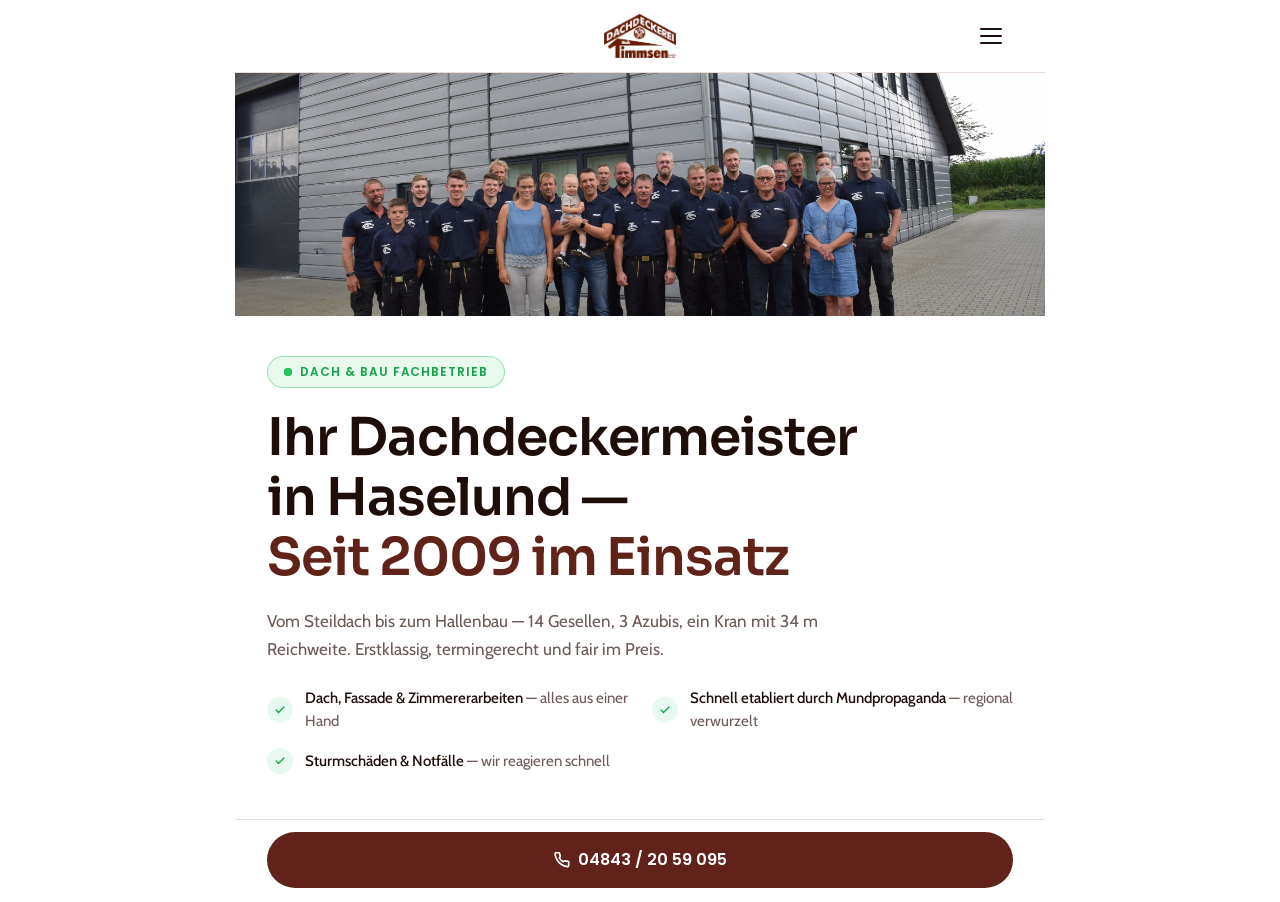
==== index.html @ d99d2cdf "Background: change all #ecd8bb to white (#ffffff) Co-Authored-By: Claude Sonnet 4.6 <noreply@anthrop" ====
<!DOCTYPE html>
<html lang="de">
<head>
  <meta charset="UTF-8" />
  <meta name="viewport" content="width=device-width, initial-scale=1.0" />
  <meta name="description" content="Timmsen Dach – Ihr Fachbetrieb für Dachdeckerarbeiten in Schleswig-Holstein" />
  <title>Timmsen Dach | Dachdecker Fachbetrieb</title>

  <link rel="preconnect" href="https://fonts.googleapis.com">
  <link rel="preconnect" href="https://fonts.gstatic.com" crossorigin>
  <link href="https://fonts.googleapis.com/css2?family=Sora:wght@600;700&family=Cabin:wght@400;500;600&family=Poppins:wght@500;600&display=swap" rel="stylesheet">

  <style>
    /* ============================================================
       DESIGN TOKENS
    ============================================================ */
    :root {
      --color-brand:      #612319;
      --color-brand-hover:#4a1a10;
      --color-dark:       #1e0e09;
      --color-white:      #ffffff;
      --color-muted:      #6b5a55;
      --color-bg-light:   #faf6f2;
      --color-bg-accent:  #f5ece3;
      --color-border:     #e8ddd7;

      --font-display: 'Sora', sans-serif;
      --font-body:    'Cabin', sans-serif;
      --font-ui:      'Poppins', sans-serif;

      --space-1:4px;--space-2:8px;--space-3:12px;--space-4:16px;
      --space-5:20px;--space-6:24px;--space-8:32px;--space-10:40px;
      --space-12:48px;--space-16:64px;

      --radius-sm:4px;--radius-md:8px;--radius-lg:16px;
      --radius-xl:24px;--radius-full:9999px;

      --shadow-card:  0 2px 16px rgba(0,0,0,0.08);
      --shadow-hover: 0 8px 32px rgba(0,0,0,0.12);

      /* Nav height + sticky CTA height — used for scroll offsets */
      --nav-height:       72px;
      --cta-height:       88px; /* sticky bar incl. padding */

      --transition-fast: 150ms ease-out;
      --transition-base: 250ms ease-out;
    }

    /* ============================================================
       RESET
    ============================================================ */
    *, *::before, *::after { box-sizing: border-box; margin: 0; padding: 0; }
    html { font-size: 16px; -webkit-font-smoothing: antialiased; background: #ffffff; }
    body {
      font-family: var(--font-body);
      color: var(--color-dark);
      background: #ffffff;
      line-height: 1.5;
      max-width: 810px;
      margin: 0 auto;
      position: relative;
      /* Reserve space so sticky CTA doesn't cover content */
      padding-bottom: calc(var(--cta-height) + env(safe-area-inset-bottom, 0px));
    }
    a { color: inherit; text-decoration: none; }
    img { display: block; max-width: 100%; }
    button { border: none; background: none; cursor: pointer; font-family: inherit; }

    /* ============================================================
       NAVIGATION — Light Theme
    ============================================================ */
    .nav {
      position: fixed;
      top: 0;
      left: 50%;
      transform: translateX(-50%);
      width: 100%;
      max-width: 810px;
      z-index: 100;
      background: #ffffff;
      border-bottom: 1px solid var(--color-border);
      padding: env(safe-area-inset-top, 0px) var(--space-5) 0;
    }
    /* Extend white bg above safe area on notch devices */
    .nav::before {
      content: '';
      position: absolute;
      top: calc(-1 * env(safe-area-inset-top, 0px));
      left: 0; right: 0;
      height: env(safe-area-inset-top, 0px);
      background: #ffffff;
    }
    .nav__inner {
      display: flex;
      align-items: center;
      justify-content: center;
      position: relative;
      height: var(--nav-height);
    }

    /* Logo */
    .nav__logo {
      display: flex;
      align-items: center;
      text-decoration: none;
    }
    .nav__logo img {
      height: 48px;
      width: auto;
    }

    /* Hamburger — light bg → dark lines */
    .nav__burger {
      position: absolute;
      right: 0;
      width: 44px;
      height: 44px;
      display: flex;
      flex-direction: column;
      align-items: center;
      justify-content: center;
      gap: 5px;
      border-radius: var(--radius-md);
      transition: background var(--transition-fast);
      -webkit-tap-highlight-color: transparent;
      touch-action: manipulation;
    }
    .nav__burger:active { background: rgba(0,0,0,0.05); }
    .nav__burger-line {
      width: 22px;
      height: 2px;
      background: var(--color-dark); /* dark on light bg */
      border-radius: var(--radius-full);
      transition: transform var(--transition-base), opacity var(--transition-fast);
      transform-origin: center;
    }
    .nav__burger.is-open .nav__burger-line:nth-child(1) { transform: translateY(7px) rotate(45deg); }
    .nav__burger.is-open .nav__burger-line:nth-child(2) { opacity: 0; transform: scaleX(0); }
    .nav__burger.is-open .nav__burger-line:nth-child(3) { transform: translateY(-7px) rotate(-45deg); }

    /* ============================================================
       MOBILE MENU DRAWER
    ============================================================ */
    .nav__drawer {
      position: fixed;
      top: 0;
      left: 50%;
      transform: translateX(-50%);
      width: 100%;
      max-width: 810px;
      height: 100dvh;
      background: var(--color-dark);
      z-index: 99;
      display: flex;
      flex-direction: column;
      padding: calc(var(--nav-height) + env(safe-area-inset-top, 0px) + var(--space-8)) var(--space-6) var(--space-8);
      opacity: 0;
      pointer-events: none;
      transition: opacity var(--transition-base);
    }
    .nav__drawer.is-open { opacity: 1; pointer-events: all; }

    .nav__drawer-links {
      list-style: none;
      display: flex;
      flex-direction: column;
      gap: var(--space-1);
      flex: 1;
    }
    .nav__drawer-links a {
      display: block;
      padding: var(--space-4) 0;
      font-family: var(--font-display);
      font-size: 28px;
      font-weight: 600;
      color: rgba(255,255,255,0.8);
      border-bottom: 1px solid rgba(255,255,255,0.06);
      transition: color var(--transition-fast);
      -webkit-tap-highlight-color: transparent;
    }
    .nav__drawer-links a:active { color: var(--color-brand); }
    .nav__drawer-cta { margin-top: var(--space-8); }

    /* ============================================================
       HERO SECTION
    ============================================================ */
    .hero {
      padding-top: calc(var(--nav-height) + env(safe-area-inset-top, 0px));
      background: #ffffff;
    }

    /* ── 1. Hero Image — fullwidth, no radius, direct under nav ── */
    .hero__visual {
      width: 100%;
      height: calc((100dvh - var(--nav-height) - var(--cta-height)) / 3);
      overflow: hidden;
      display: block;
      margin: 0;
    }
    .hero__visual img {
      width: 100%;
      height: 100%;
      object-fit: cover;
      object-position: center top;
      display: block;
    }

    /* ── 2. Text Content ── */
    .hero__content {
      padding: var(--space-8) var(--space-5) var(--space-6);
    }

    /* Badge */
    .badge {
      display: inline-flex;
      align-items: center;
      gap: var(--space-2);
      background: rgba(34,197,94,0.1);
      border: 1px solid rgba(34,197,94,0.4);
      color: #16a34a;
      font-family: var(--font-ui);
      font-size: 10px;
      font-weight: 600;
      letter-spacing: 0.08em;
      text-transform: uppercase;
      padding: 4px var(--space-2);
      border-radius: var(--radius-full);
      margin-bottom: var(--space-5);
    }
    .badge__dot {
      position: relative;
      width: 8px; height: 8px;
      flex-shrink: 0;
    }
    .badge__dot::before,
    .badge__dot::after {
      content: '';
      position: absolute;
      inset: 0;
      border-radius: 50%;
      background: #22c55e;
    }
    .badge__dot::after {
      animation: pulse-ring 1.8s ease-out infinite;
    }
    @media (prefers-reduced-motion: reduce) {
      .badge__dot::after { animation: none; }
    }

    /* H1 */
    .hero__title {
      font-family: var(--font-display);
      font-size: 28px;
      font-weight: 600;
      line-height: 1.15;
      letter-spacing: -0.02em;
      color: var(--color-dark);
      margin-bottom: var(--space-4);
    }
    .hero__title em {
      font-style: normal;
      color: var(--color-brand);
    }

    /* Subtext */
    .hero__sub {
      font-size: 15px;
      color: var(--color-muted);
      line-height: 1.65;
      margin-bottom: var(--space-6);
    }

    /* Features */
    .hero__features {
      list-style: none;
      display: flex;
      flex-direction: column;
      gap: var(--space-3);
    }
    .hero__feature {
      display: flex;
      align-items: center;
      gap: var(--space-3);
    }
    .hero__feature-icon {
      width: 22px;
      height: 22px;
      background: rgba(34,197,94,0.1);
      border-radius: var(--radius-full);
      display: flex;
      align-items: center;
      justify-content: center;
      flex-shrink: 0;
      color: #16a34a;
    }
    .hero__feature-text {
      font-size: 14px;
      font-weight: 500;
      color: var(--color-dark);
    }
    .hero__feature-text span {
      color: var(--color-muted);
      font-weight: 400;
    }

    /* ============================================================
       STICKY CTA BAR — fixed bottom
    ============================================================ */
    .cta-bar {
      position: fixed;
      bottom: 0;
      left: 50%;
      transform: translateX(-50%);
      width: 100%;
      max-width: 810px;
      z-index: 100;
      background: var(--color-white);
      border-top: 1px solid var(--color-border);
      padding: var(--space-3) var(--space-5) calc(var(--space-3) + env(safe-area-inset-bottom, 0px));
      display: flex;
      gap: var(--space-3);
    }

    /* Primary button */
    .btn-primary {
      display: flex;
      align-items: center;
      justify-content: center;
      gap: var(--space-2);
      flex: 1;
      height: 52px;
      background: var(--color-brand);
      color: var(--color-white);
      font-family: var(--font-ui);
      font-size: 15px;
      font-weight: 600;
      border-radius: var(--radius-full);
      border: none;
      cursor: pointer;
      transition: background var(--transition-fast), transform var(--transition-fast);
      -webkit-tap-highlight-color: transparent;
      touch-action: manipulation;
      text-decoration: none;
    }
    .btn-primary:active {
      background: var(--color-brand-hover);
      transform: scale(0.98);
    }
    .btn-primary__arrow { transition: transform var(--transition-fast); }
    .btn-primary:active .btn-primary__arrow { transform: translateX(3px); }

    @keyframes pulse-ring {
      0%   { transform: scale(1); opacity: 0.7; }
      100% { transform: scale(2.6); opacity: 0; }
    }

    /* Secondary button */
    .btn-secondary {
      display: flex;
      align-items: center;
      justify-content: center;
      flex: 1;
      height: 52px;
      background: transparent;
      color: var(--color-dark);
      font-family: var(--font-ui);
      font-size: 14px;
      font-weight: 500;
      border-radius: var(--radius-full);
      border: 1.5px solid var(--color-border);
      cursor: pointer;
      transition: border-color var(--transition-fast), color var(--transition-fast);
      -webkit-tap-highlight-color: transparent;
      touch-action: manipulation;
      text-decoration: none;
    }
    .btn-secondary:active {
      border-color: var(--color-brand);
      color: var(--color-brand);
    }

    /* ============================================================
       TABLET ≥ 600px
    ============================================================ */
    @media (min-width: 600px) {
      :root { --nav-height: 72px; --cta-height: 96px; }

      .nav { padding-left: var(--space-8); padding-right: var(--space-8); }
      .nav__logo img { height: 44px; }

      .nav__drawer-links a { font-size: 36px; }
      .nav__drawer { padding-left: var(--space-10); padding-right: var(--space-10); }

      .hero__visual { height: calc((100dvh - var(--nav-height) - var(--cta-height)) / 3); }

      .hero__content { padding: var(--space-10) var(--space-8) var(--space-8); }

      .badge { font-size: 12px; padding: 6px var(--space-4); }

      .hero__title { font-size: 52px; margin-bottom: var(--space-5); }
      .hero__sub    { font-size: 17px; max-width: 560px; }

      .hero__features {
        display: grid;
        grid-template-columns: 1fr 1fr;
        gap: var(--space-4) var(--space-6);
      }
      .hero__feature-icon { width: 26px; height: 26px; }
      .hero__feature-text { font-size: 15px; }

      .cta-bar { padding-left: var(--space-8); padding-right: var(--space-8); gap: var(--space-4); }
      .btn-primary  { height: 56px; font-size: 16px; }
      .btn-secondary { height: 56px; font-size: 15px; }
    }

    /* ============================================================
       prefers-reduced-motion
    ============================================================ */
    @media (prefers-reduced-motion: reduce) {
      *, *::before, *::after {
        animation-duration: 0.01ms !important;
        transition-duration: 0.01ms !important;
      }
    }
  </style>
</head>
<body>

  <!-- =============================================
       NAVIGATION — Light
  ============================================== -->
  <nav class="nav" role="navigation" aria-label="Hauptnavigation">
    <div class="nav__inner">

      <a href="/" class="nav__logo" aria-label="Dachdeckerei Maik Timmsen — Startseite">
        <img
          src="assets/images/TimmsenLogo.png"
          alt="Dachdeckerei Maik Timmsen"
          height="36"
        />
      </a>

      <button
        class="nav__burger"
        id="navBurger"
        aria-label="Menü öffnen"
        aria-expanded="false"
        aria-controls="navDrawer"
        onclick="toggleMenu()"
      >
        <span class="nav__burger-line"></span>
        <span class="nav__burger-line"></span>
        <span class="nav__burger-line"></span>
      </button>

    </div>
  </nav>

  <!-- Drawer -->
  <div class="nav__drawer" id="navDrawer" role="dialog" aria-modal="true" aria-label="Navigation" aria-hidden="true">
    <ul class="nav__drawer-links">
      <li><a href="pages/leistungen.html" onclick="toggleMenu()">Leistungen</a></li>
      <li><a href="pages/referenzen.html" onclick="toggleMenu()">Referenzen</a></li>
      <li><a href="pages/ueber-uns.html"  onclick="toggleMenu()">Über uns</a></li>
      <li><a href="pages/kontakt.html"    onclick="toggleMenu()">Kontakt</a></li>
    </ul>
    <div class="nav__drawer-cta">
      <a href="pages/kontakt.html" class="btn-primary" onclick="toggleMenu()">
        Jetzt kostenlos anfragen
        <svg class="btn-primary__arrow" width="16" height="16" viewBox="0 0 24 24" fill="none" stroke="currentColor" stroke-width="2.5" aria-hidden="true"><line x1="5" y1="12" x2="19" y2="12"/><polyline points="12,5 19,12 12,19"/></svg>
      </a>
    </div>
  </div>

  <!-- =============================================
       HERO
  ============================================== -->
  <main id="main-content">
    <section class="hero" aria-labelledby="hero-headline">

      <!-- 1. Hero Image — fullwidth, kein Radius, direkt unter Nav -->
      <figure class="hero__visual" aria-label="Das Team der Dachdeckerei Maik Timmsen">
        <img
          src="assets/images/mannschaft.jpg"
          alt="Das Team der Dachdeckerei Maik Timmsen"
          width="810"
          height="608"
          loading="eager"
          fetchpriority="high"
        />
      </figure>

      <!-- 2. Text Content -->
      <div class="hero__content">

        <div class="badge" aria-label="Dach & Bau Fachbetrieb">
          <span class="badge__dot" aria-hidden="true"></span>
          Dach &amp; Bau Fachbetrieb
        </div>

        <h1 class="hero__title" id="hero-headline">
          Ihr Dachdeckermeister<br>
          in Haselund —<br>
          <em>Seit 2009 im Einsatz</em>
        </h1>

        <p class="hero__sub">
          Vom Steildach bis zum Hallenbau — 14 Gesellen, 3 Azubis, ein Kran mit 34&nbsp;m Reichweite. Erstklassig, termingerecht und fair im Preis.
        </p>

        <ul class="hero__features" aria-label="Unsere Leistungsmerkmale">
          <li class="hero__feature">
            <div class="hero__feature-icon" aria-hidden="true">
              <svg width="12" height="12" viewBox="0 0 24 24" fill="none" stroke="currentColor" stroke-width="2.5" stroke-linecap="round"><polyline points="20,6 9,17 4,12"/></svg>
            </div>
            <span class="hero__feature-text">
              Dach, Fassade &amp; Zimmererarbeiten
              <span> — alles aus einer Hand</span>
            </span>
          </li>
          <li class="hero__feature">
            <div class="hero__feature-icon" aria-hidden="true">
              <svg width="12" height="12" viewBox="0 0 24 24" fill="none" stroke="currentColor" stroke-width="2.5" stroke-linecap="round"><polyline points="20,6 9,17 4,12"/></svg>
            </div>
            <span class="hero__feature-text">
              Schnell etabliert durch Mundpropaganda
              <span> — regional verwurzelt</span>
            </span>
          </li>
          <li class="hero__feature">
            <div class="hero__feature-icon" aria-hidden="true">
              <svg width="12" height="12" viewBox="0 0 24 24" fill="none" stroke="currentColor" stroke-width="2.5" stroke-linecap="round"><polyline points="20,6 9,17 4,12"/></svg>
            </div>
            <span class="hero__feature-text">
              Sturmschäden &amp; Notfälle
              <span> — wir reagieren schnell</span>
            </span>
          </li>
        </ul>

      </div>
    </section>
  </main>

  <!-- =============================================
       STICKY CTA BAR — fixed bottom
  ============================================== -->
  <div class="cta-bar" role="complementary" aria-label="Kontakt-Aktionen">
    <a
      href="tel:+4948432059095"
      class="btn-primary"
      aria-label="Jetzt anrufen: 04843 20 59 095"
    >
      <svg width="16" height="16" viewBox="0 0 24 24" fill="none" stroke="currentColor" stroke-width="2.5" aria-hidden="true">
        <path d="M22 16.92v3a2 2 0 0 1-2.18 2 19.79 19.79 0 0 1-8.63-3.07A19.5 19.5 0 0 1 4.69 12 19.79 19.79 0 0 1 1.57 3.4 2 2 0 0 1 3.54 1h3a2 2 0 0 1 2 1.72c.127.96.361 1.903.7 2.81a2 2 0 0 1-.45 2.11L7.91 8.7a16 16 0 0 0 5.9 5.9l.87-.87a2 2 0 0 1 2.11-.45c.907.339 1.85.573 2.81.7A2 2 0 0 1 22 16.92z"/>
      </svg>
      04843 / 20 59 095
    </a>
  </div>

  <!-- =============================================
       JAVASCRIPT
  ============================================== -->
  <script>
    const burger = document.getElementById('navBurger');
    const drawer = document.getElementById('navDrawer');
    let menuOpen = false;

    function toggleMenu() {
      menuOpen = !menuOpen;
      burger.classList.toggle('is-open', menuOpen);
      drawer.classList.toggle('is-open', menuOpen);
      burger.setAttribute('aria-expanded', menuOpen);
      drawer.setAttribute('aria-hidden', !menuOpen);
      document.body.style.overflow = menuOpen ? 'hidden' : '';
    }

    document.addEventListener('keydown', (e) => {
      if (e.key === 'Escape' && menuOpen) toggleMenu();
    });
  </script>

</body>
</html>
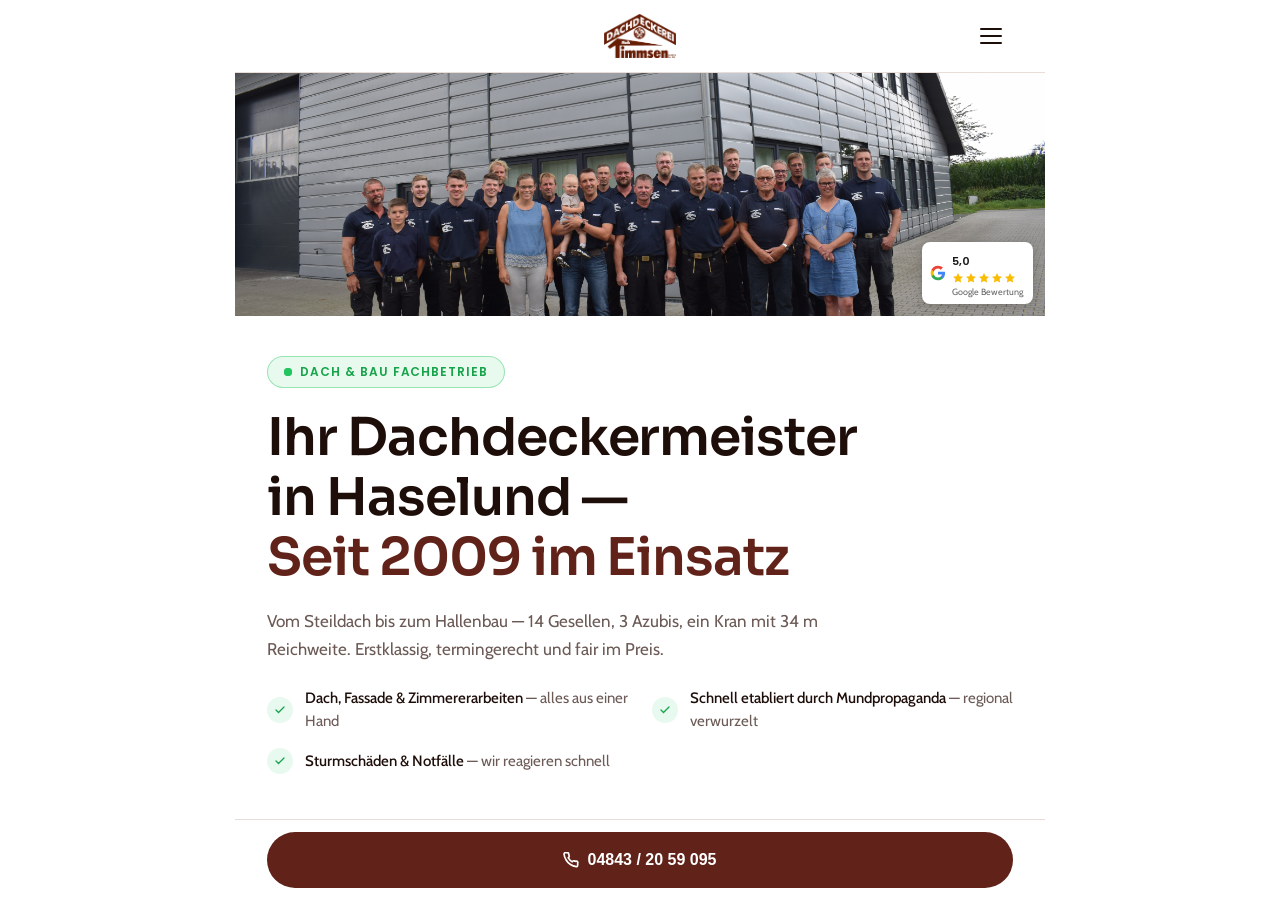
==== commit d0dd228a: "Hero: Google 5-star badge bottom-right on photo, larger phone number Co-Authored-By: Claude Sonnet 4" ====
--- a/index.html
+++ b/index.html
@@ -191,6 +191,7 @@
 
     /* ── 1. Hero Image — fullwidth, no radius, direct under nav ── */
     .hero__visual {
+      position: relative;
       width: 100%;
       height: calc((100dvh - var(--nav-height) - var(--cta-height)) / 3);
       overflow: hidden;
@@ -203,6 +204,48 @@
       object-fit: cover;
       object-position: center top;
       display: block;
+    }
+
+    /* Google review badge */
+    .google-badge {
+      position: absolute;
+      bottom: var(--space-3);
+      right: var(--space-3);
+      background: #ffffff;
+      border-radius: var(--radius-md);
+      padding: 6px 10px 6px 8px;
+      display: flex;
+      align-items: center;
+      gap: 6px;
+      box-shadow: 0 2px 8px rgba(0,0,0,0.2);
+    }
+    .google-badge__logo {
+      width: 16px;
+      height: 16px;
+      flex-shrink: 0;
+    }
+    .google-badge__stars {
+      display: flex;
+      gap: 1px;
+      color: #fbbc04;
+    }
+    .google-badge__stars svg {
+      width: 12px;
+      height: 12px;
+    }
+    .google-badge__text {
+      font-family: var(--font-ui);
+      font-size: 11px;
+      font-weight: 600;
+      color: #1a1a1a;
+      line-height: 1;
+    }
+    .google-badge__sub {
+      font-size: 9px;
+      font-weight: 400;
+      color: #666;
+      display: block;
+      margin-top: 1px;
     }
 
     /* ── 2. Text Content ── */
@@ -332,8 +375,8 @@
       background: var(--color-brand);
       color: var(--color-white);
       font-family: var(--font-ui);
-      font-size: 15px;
-      font-weight: 600;
+      font-size: 18px;
+      font-weight: 700;
       border-radius: var(--radius-full);
       border: none;
       cursor: pointer;
@@ -488,6 +531,28 @@
           loading="eager"
           fetchpriority="high"
         />
+        <div class="google-badge" aria-label="Google Bewertung: 5 Sterne">
+          <!-- Google G Logo -->
+          <svg class="google-badge__logo" viewBox="0 0 24 24" xmlns="http://www.w3.org/2000/svg">
+            <path d="M22.56 12.25c0-.78-.07-1.53-.2-2.25H12v4.26h5.92c-.26 1.37-1.04 2.53-2.21 3.31v2.77h3.57c2.08-1.92 3.28-4.74 3.28-8.09z" fill="#4285F4"/>
+            <path d="M12 23c2.97 0 5.46-.98 7.28-2.66l-3.57-2.77c-.98.66-2.23 1.06-3.71 1.06-2.86 0-5.29-1.93-6.16-4.53H2.18v2.84C3.99 20.53 7.7 23 12 23z" fill="#34A853"/>
+            <path d="M5.84 14.09c-.22-.66-.35-1.36-.35-2.09s.13-1.43.35-2.09V7.07H2.18C1.43 8.55 1 10.22 1 12s.43 3.45 1.18 4.93l3.66-2.84z" fill="#FBBC05"/>
+            <path d="M12 5.38c1.62 0 3.06.56 4.21 1.64l3.15-3.15C17.45 2.09 14.97 1 12 1 7.7 1 3.99 3.47 2.18 7.07l3.66 2.84c.87-2.6 3.3-4.53 6.16-4.53z" fill="#EA4335"/>
+          </svg>
+          <div>
+            <span class="google-badge__text">
+              5,0
+              <div class="google-badge__stars" aria-hidden="true">
+                <svg viewBox="0 0 24 24" fill="currentColor"><path d="M12 2l3.09 6.26L22 9.27l-5 4.87 1.18 6.88L12 17.77l-6.18 3.25L7 14.14 2 9.27l6.91-1.01L12 2z"/></svg>
+                <svg viewBox="0 0 24 24" fill="currentColor"><path d="M12 2l3.09 6.26L22 9.27l-5 4.87 1.18 6.88L12 17.77l-6.18 3.25L7 14.14 2 9.27l6.91-1.01L12 2z"/></svg>
+                <svg viewBox="0 0 24 24" fill="currentColor"><path d="M12 2l3.09 6.26L22 9.27l-5 4.87 1.18 6.88L12 17.77l-6.18 3.25L7 14.14 2 9.27l6.91-1.01L12 2z"/></svg>
+                <svg viewBox="0 0 24 24" fill="currentColor"><path d="M12 2l3.09 6.26L22 9.27l-5 4.87 1.18 6.88L12 17.77l-6.18 3.25L7 14.14 2 9.27l6.91-1.01L12 2z"/></svg>
+                <svg viewBox="0 0 24 24" fill="currentColor"><path d="M12 2l3.09 6.26L22 9.27l-5 4.87 1.18 6.88L12 17.77l-6.18 3.25L7 14.14 2 9.27l6.91-1.01L12 2z"/></svg>
+              </div>
+            </span>
+            <span class="google-badge__sub">Google Bewertung</span>
+          </div>
+        </div>
       </figure>
 
       <!-- 2. Text Content -->
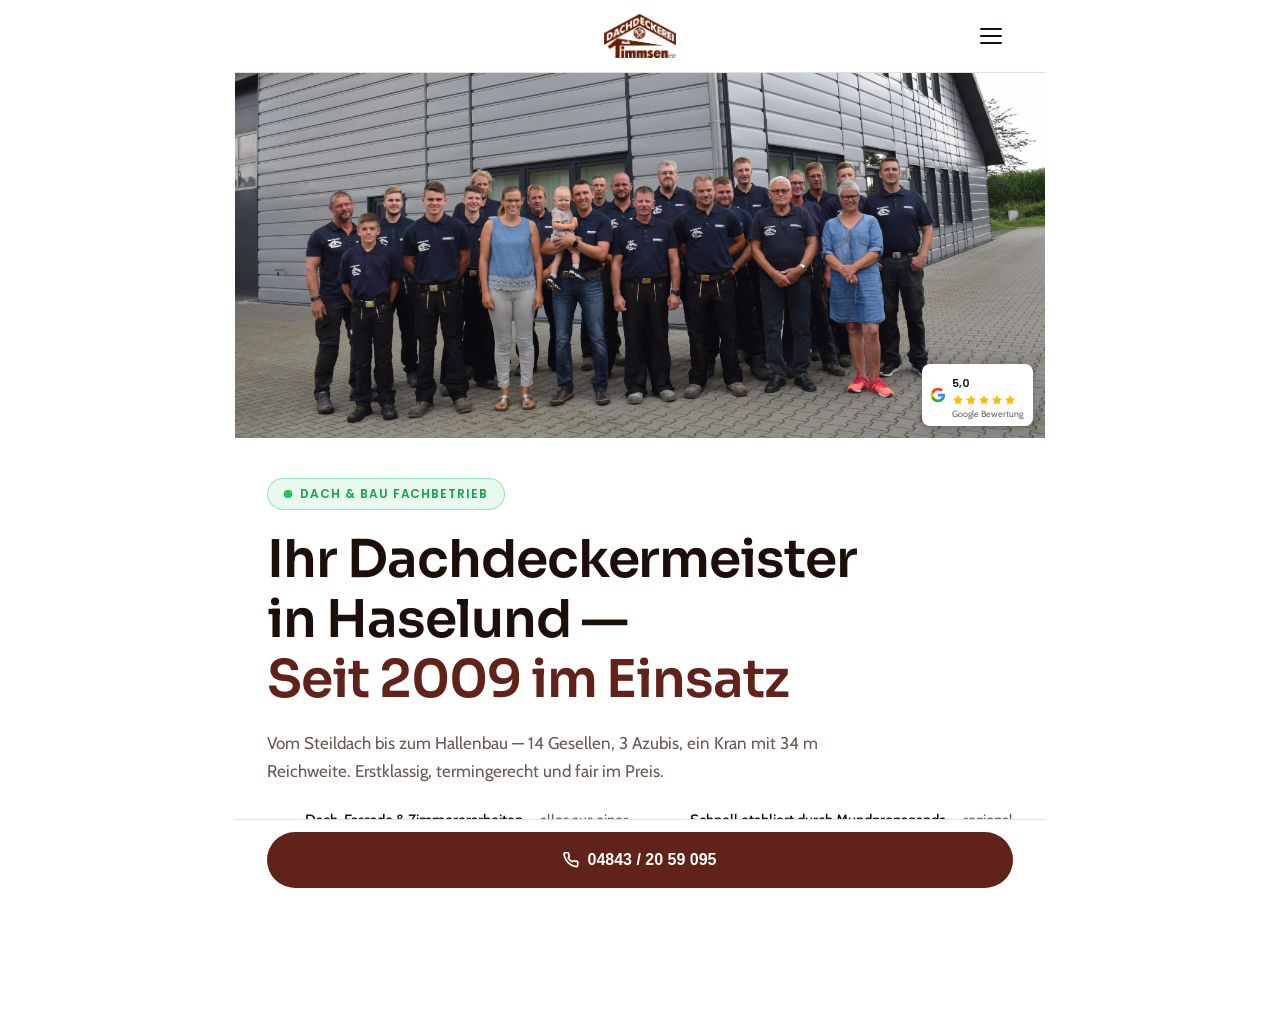
==== commit 064f3899: "Hero image: increase height from 1/3 to 1/2 of visible viewport Co-Authored-By: Claude Sonnet 4.6 <n" ====
--- a/index.html
+++ b/index.html
@@ -193,7 +193,7 @@
     .hero__visual {
       position: relative;
       width: 100%;
-      height: calc((100dvh - var(--nav-height) - var(--cta-height)) / 3);
+      height: calc((100dvh - var(--nav-height) - var(--cta-height)) / 2);
       overflow: hidden;
       display: block;
       margin: 0;
@@ -434,7 +434,7 @@
       .nav__drawer-links a { font-size: 36px; }
       .nav__drawer { padding-left: var(--space-10); padding-right: var(--space-10); }
 
-      .hero__visual { height: calc((100dvh - var(--nav-height) - var(--cta-height)) / 3); }
+      .hero__visual { height: calc((100dvh - var(--nav-height) - var(--cta-height)) / 2); }
 
       .hero__content { padding: var(--space-10) var(--space-8) var(--space-8); }
 
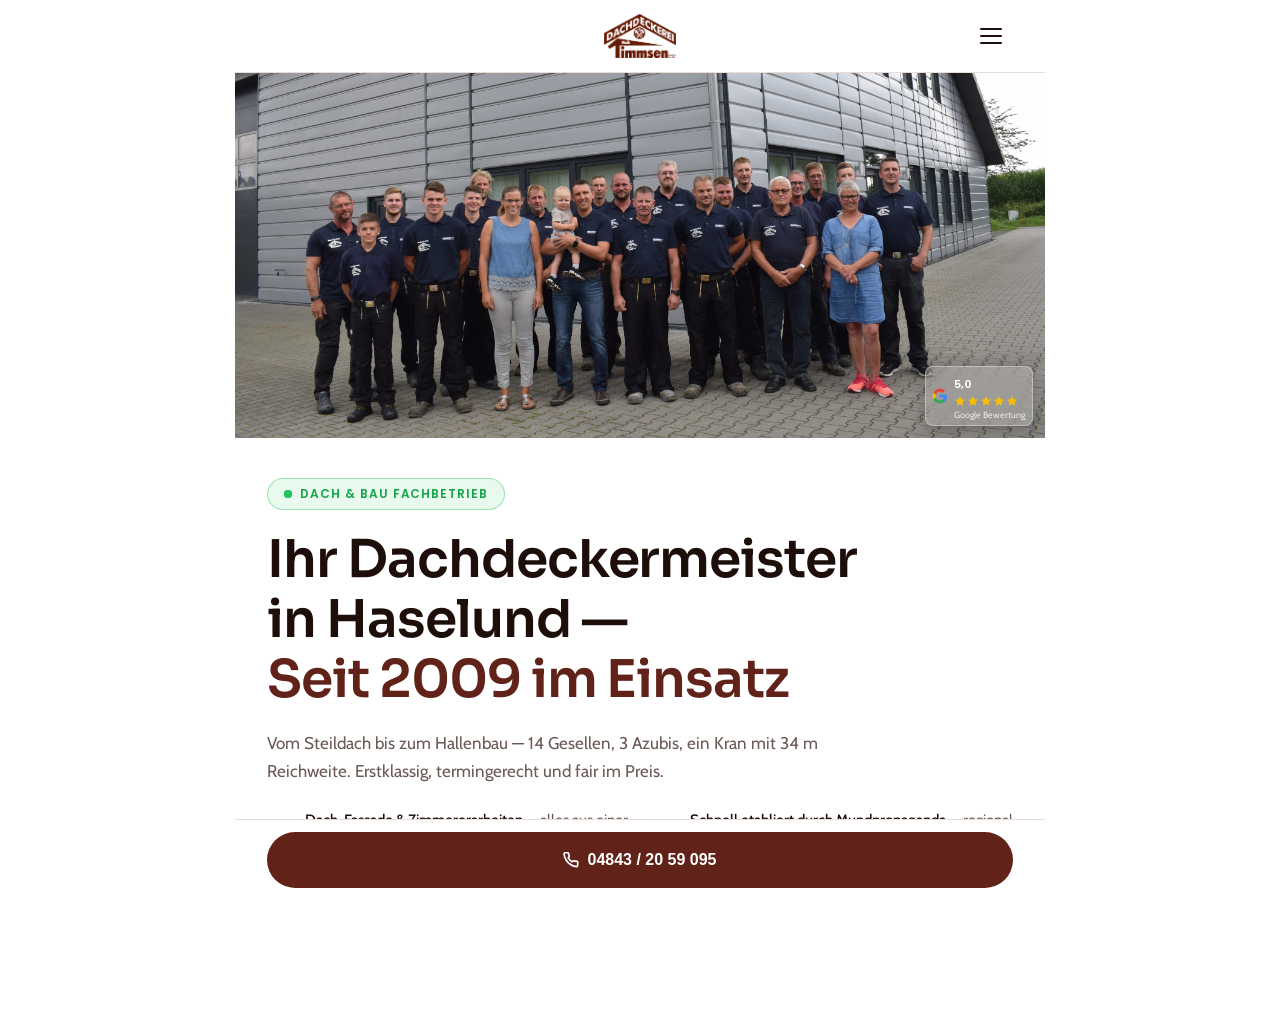
==== commit 0b6064cd: "Google badge: glassmorphism effect, less padding, white text Co-Authored-By: Claude Sonnet 4.6 <nore" ====
--- a/index.html
+++ b/index.html
@@ -211,13 +211,16 @@
       position: absolute;
       bottom: var(--space-3);
       right: var(--space-3);
-      background: #ffffff;
+      background: rgba(255,255,255,0.18);
+      backdrop-filter: blur(12px);
+      -webkit-backdrop-filter: blur(12px);
+      border: 1px solid rgba(255,255,255,0.35);
       border-radius: var(--radius-md);
-      padding: 6px 10px 6px 8px;
+      padding: 4px 7px 4px 6px;
       display: flex;
       align-items: center;
       gap: 6px;
-      box-shadow: 0 2px 8px rgba(0,0,0,0.2);
+      box-shadow: 0 4px 16px rgba(0,0,0,0.25);
     }
     .google-badge__logo {
       width: 16px;
@@ -237,13 +240,13 @@
       font-family: var(--font-ui);
       font-size: 11px;
       font-weight: 600;
-      color: #1a1a1a;
+      color: #ffffff;
       line-height: 1;
     }
     .google-badge__sub {
       font-size: 9px;
       font-weight: 400;
-      color: #666;
+      color: rgba(255,255,255,0.8);
       display: block;
       margin-top: 1px;
     }
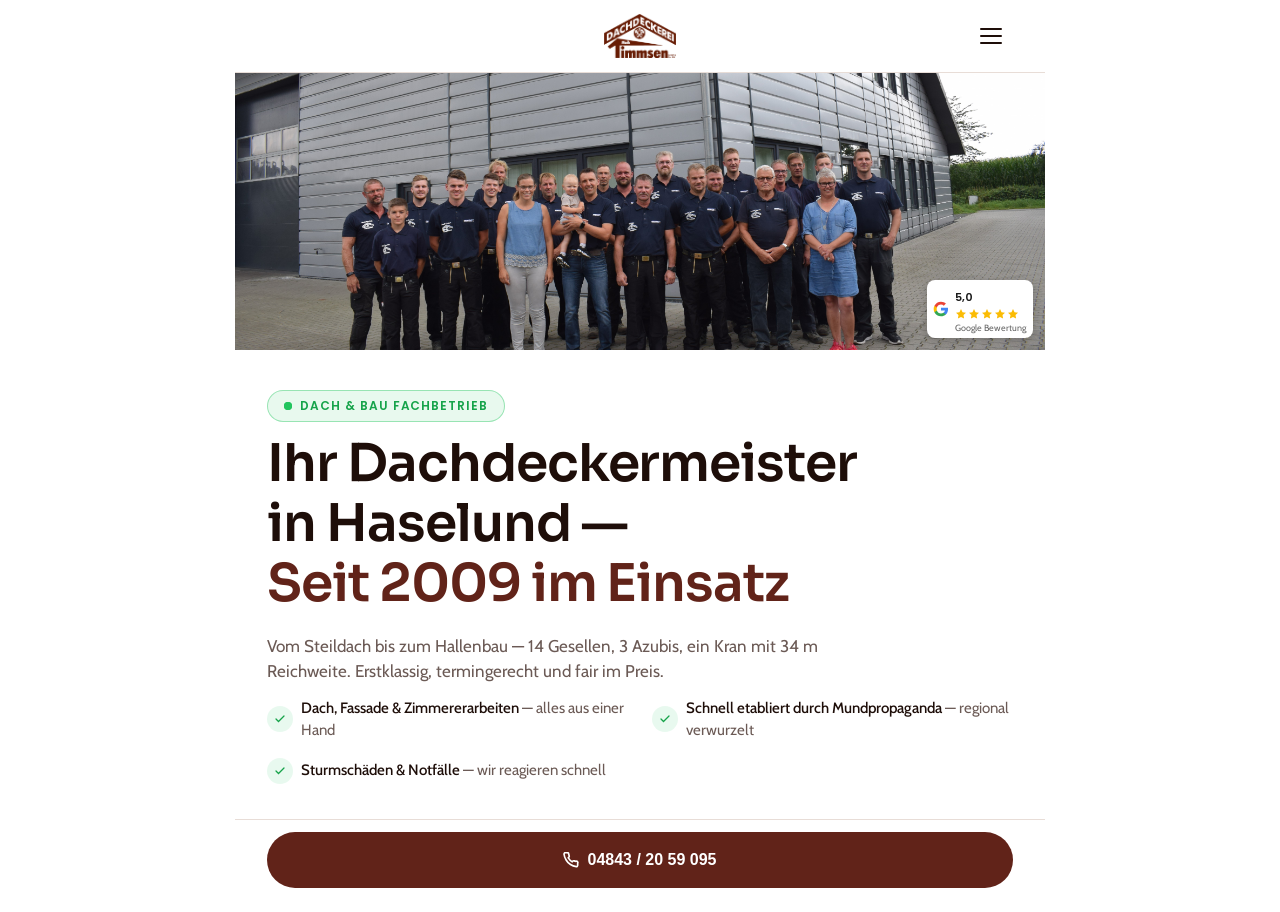
==== commit ba6708b9: "Hero: smaller photo (38%), remove glassmorphism, tighter content spacing Co-Authored-By: Claude Sonn" ====
--- a/index.html
+++ b/index.html
@@ -193,7 +193,7 @@
     .hero__visual {
       position: relative;
       width: 100%;
-      height: calc((100dvh - var(--nav-height) - var(--cta-height)) / 2);
+      height: calc((100dvh - var(--nav-height) - var(--cta-height)) * 0.38);
       overflow: hidden;
       display: block;
       margin: 0;
@@ -211,16 +211,13 @@
       position: absolute;
       bottom: var(--space-3);
       right: var(--space-3);
-      background: rgba(255,255,255,0.18);
-      backdrop-filter: blur(12px);
-      -webkit-backdrop-filter: blur(12px);
-      border: 1px solid rgba(255,255,255,0.35);
+      background: #ffffff;
       border-radius: var(--radius-md);
       padding: 4px 7px 4px 6px;
       display: flex;
       align-items: center;
       gap: 6px;
-      box-shadow: 0 4px 16px rgba(0,0,0,0.25);
+      box-shadow: 0 2px 8px rgba(0,0,0,0.2);
     }
     .google-badge__logo {
       width: 16px;
@@ -240,20 +237,20 @@
       font-family: var(--font-ui);
       font-size: 11px;
       font-weight: 600;
-      color: #ffffff;
+      color: #1a1a1a;
       line-height: 1;
     }
     .google-badge__sub {
       font-size: 9px;
       font-weight: 400;
-      color: rgba(255,255,255,0.8);
+      color: #666;
       display: block;
       margin-top: 1px;
     }
 
     /* ── 2. Text Content ── */
     .hero__content {
-      padding: var(--space-8) var(--space-5) var(--space-6);
+      padding: var(--space-4) var(--space-5) var(--space-4);
     }
 
     /* Badge */
@@ -271,7 +268,7 @@
       text-transform: uppercase;
       padding: 4px var(--space-2);
       border-radius: var(--radius-full);
-      margin-bottom: var(--space-5);
+      margin-bottom: var(--space-3);
     }
     .badge__dot {
       position: relative;
@@ -301,7 +298,7 @@
       line-height: 1.15;
       letter-spacing: -0.02em;
       color: var(--color-dark);
-      margin-bottom: var(--space-4);
+      margin-bottom: var(--space-2);
     }
     .hero__title em {
       font-style: normal;
@@ -312,8 +309,8 @@
     .hero__sub {
       font-size: 15px;
       color: var(--color-muted);
-      line-height: 1.65;
-      margin-bottom: var(--space-6);
+      line-height: 1.5;
+      margin-bottom: var(--space-3);
     }
 
     /* Features */
@@ -321,12 +318,12 @@
       list-style: none;
       display: flex;
       flex-direction: column;
-      gap: var(--space-3);
+      gap: var(--space-2);
     }
     .hero__feature {
       display: flex;
       align-items: center;
-      gap: var(--space-3);
+      gap: var(--space-2);
     }
     .hero__feature-icon {
       width: 22px;
@@ -437,7 +434,7 @@
       .nav__drawer-links a { font-size: 36px; }
       .nav__drawer { padding-left: var(--space-10); padding-right: var(--space-10); }
 
-      .hero__visual { height: calc((100dvh - var(--nav-height) - var(--cta-height)) / 2); }
+      .hero__visual { height: calc((100dvh - var(--nav-height) - var(--cta-height)) * 0.38); }
 
       .hero__content { padding: var(--space-10) var(--space-8) var(--space-8); }
 
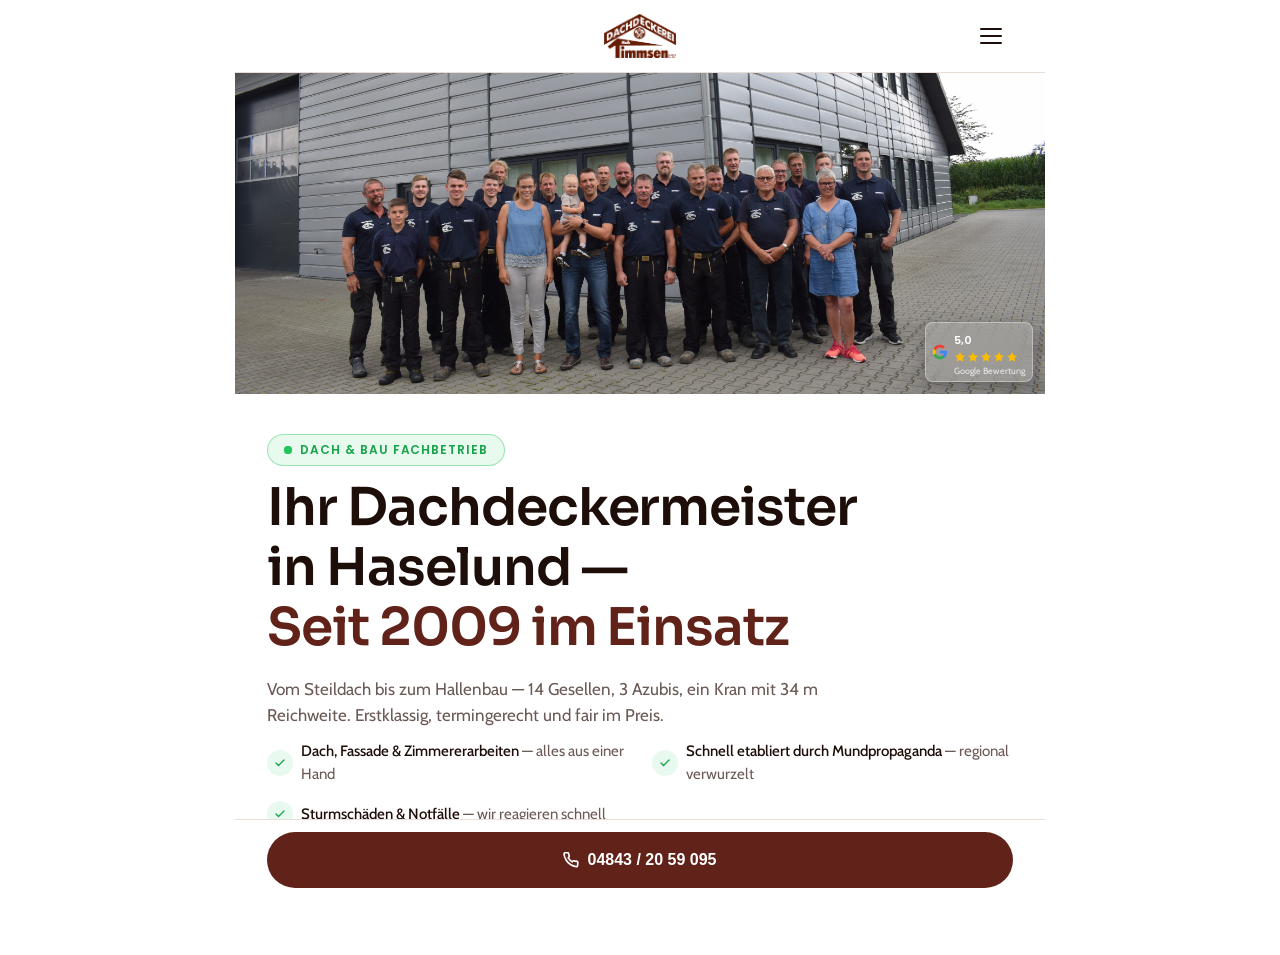
==== commit ea01e57c: "Badge: glassmorphism back; photo height 38% → 44% Co-Authored-By: Claude Sonnet 4.6 <noreply@anthrop" ====
--- a/index.html
+++ b/index.html
@@ -193,7 +193,7 @@
     .hero__visual {
       position: relative;
       width: 100%;
-      height: calc((100dvh - var(--nav-height) - var(--cta-height)) * 0.38);
+      height: calc((100dvh - var(--nav-height) - var(--cta-height)) * 0.44);
       overflow: hidden;
       display: block;
       margin: 0;
@@ -211,13 +211,16 @@
       position: absolute;
       bottom: var(--space-3);
       right: var(--space-3);
-      background: #ffffff;
+      background: rgba(255,255,255,0.18);
+      backdrop-filter: blur(12px);
+      -webkit-backdrop-filter: blur(12px);
+      border: 1px solid rgba(255,255,255,0.35);
       border-radius: var(--radius-md);
       padding: 4px 7px 4px 6px;
       display: flex;
       align-items: center;
       gap: 6px;
-      box-shadow: 0 2px 8px rgba(0,0,0,0.2);
+      box-shadow: 0 4px 16px rgba(0,0,0,0.25);
     }
     .google-badge__logo {
       width: 16px;
@@ -237,13 +240,13 @@
       font-family: var(--font-ui);
       font-size: 11px;
       font-weight: 600;
-      color: #1a1a1a;
+      color: #ffffff;
       line-height: 1;
     }
     .google-badge__sub {
       font-size: 9px;
       font-weight: 400;
-      color: #666;
+      color: rgba(255,255,255,0.8);
       display: block;
       margin-top: 1px;
     }
@@ -434,7 +437,7 @@
       .nav__drawer-links a { font-size: 36px; }
       .nav__drawer { padding-left: var(--space-10); padding-right: var(--space-10); }
 
-      .hero__visual { height: calc((100dvh - var(--nav-height) - var(--cta-height)) * 0.38); }
+      .hero__visual { height: calc((100dvh - var(--nav-height) - var(--cta-height)) * 0.44); }
 
       .hero__content { padding: var(--space-10) var(--space-8) var(--space-8); }
 
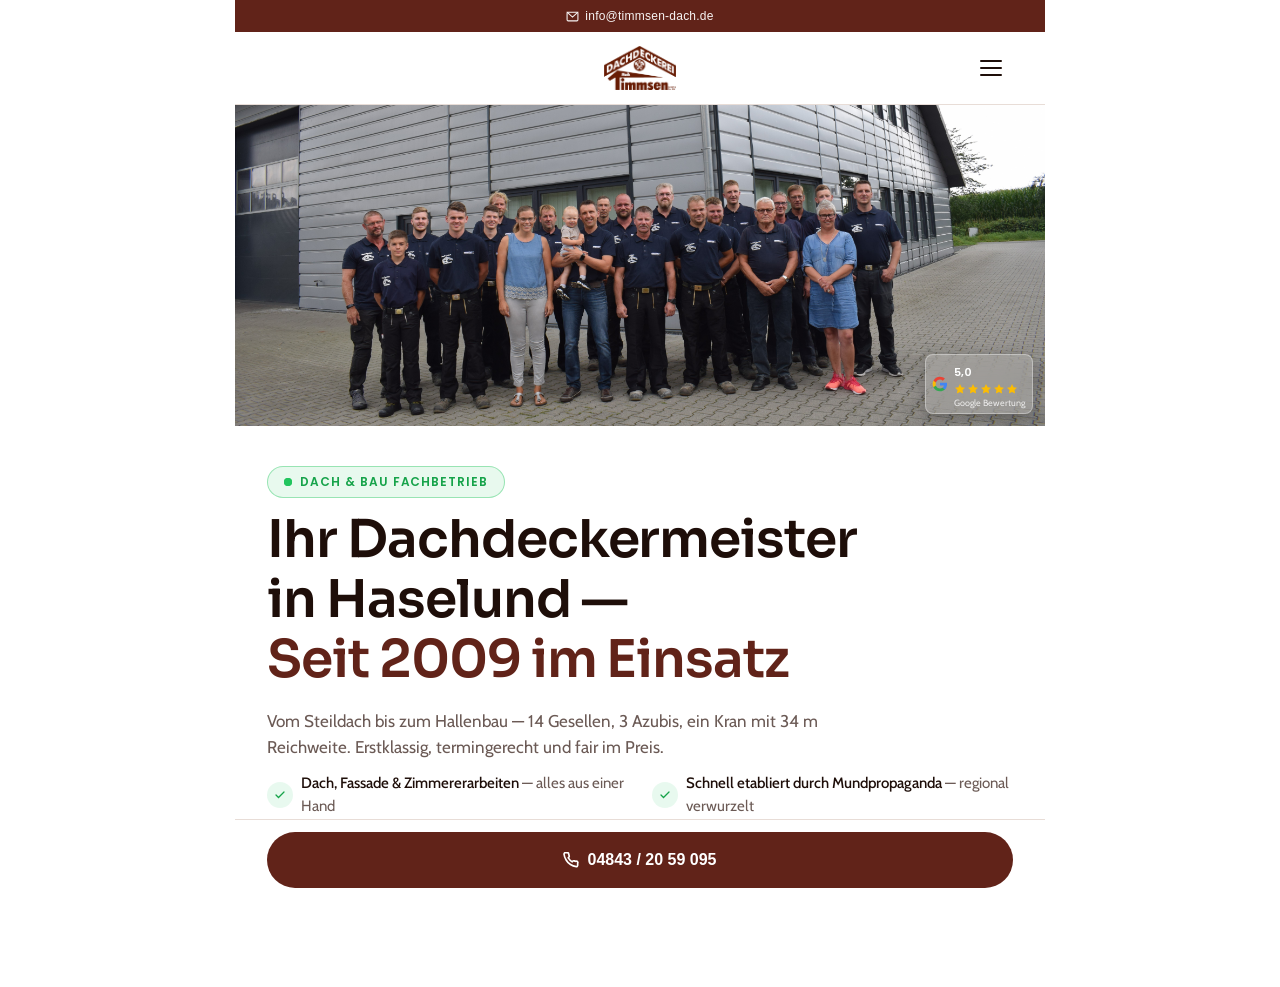
==== commit 888ee670: "Add topbar with email address in brand red Co-Authored-By: Claude Sonnet 4.6 <noreply@anthropic.com>" ====
--- a/index.html
+++ b/index.html
@@ -39,6 +39,7 @@
       --shadow-hover: 0 8px 32px rgba(0,0,0,0.12);
 
       /* Nav height + sticky CTA height — used for scroll offsets */
+      --topbar-height:    32px;
       --nav-height:       72px;
       --cta-height:       88px; /* sticky bar incl. padding */
 
@@ -69,9 +70,38 @@
     /* ============================================================
        NAVIGATION — Light Theme
     ============================================================ */
+    /* ── Topbar ── */
+    .topbar {
+      position: fixed;
+      top: env(safe-area-inset-top, 0px);
+      left: 50%;
+      transform: translateX(-50%);
+      width: 100%;
+      max-width: 810px;
+      height: var(--topbar-height);
+      background: var(--color-brand);
+      z-index: 101;
+      display: flex;
+      align-items: center;
+      justify-content: center;
+    }
+    .topbar a {
+      color: #ffffff;
+      font-family: var(--font-ui);
+      font-size: 12px;
+      font-weight: 500;
+      letter-spacing: 0.02em;
+      display: flex;
+      align-items: center;
+      gap: 6px;
+      text-decoration: none;
+      opacity: 0.95;
+    }
+    .topbar a:hover { opacity: 1; text-decoration: none; }
+
     .nav {
       position: fixed;
-      top: 0;
+      top: calc(var(--topbar-height) + env(safe-area-inset-top, 0px));
       left: 50%;
       transform: translateX(-50%);
       width: 100%;
@@ -79,16 +109,7 @@
       z-index: 100;
       background: #ffffff;
       border-bottom: 1px solid var(--color-border);
-      padding: env(safe-area-inset-top, 0px) var(--space-5) 0;
-    }
-    /* Extend white bg above safe area on notch devices */
-    .nav::before {
-      content: '';
-      position: absolute;
-      top: calc(-1 * env(safe-area-inset-top, 0px));
-      left: 0; right: 0;
-      height: env(safe-area-inset-top, 0px);
-      background: #ffffff;
+      padding: 0 var(--space-5) 0;
     }
     .nav__inner {
       display: flex;
@@ -185,7 +206,7 @@
        HERO SECTION
     ============================================================ */
     .hero {
-      padding-top: calc(var(--nav-height) + env(safe-area-inset-top, 0px));
+      padding-top: calc(var(--topbar-height) + var(--nav-height) + env(safe-area-inset-top, 0px));
       background: #ffffff;
     }
 
@@ -475,6 +496,15 @@
   <!-- =============================================
        NAVIGATION — Light
   ============================================== -->
+  <div class="topbar" role="complementary">
+    <a href="mailto:info@timmsen-dach.de" aria-label="E-Mail senden">
+      <svg width="13" height="13" viewBox="0 0 24 24" fill="none" stroke="currentColor" stroke-width="2" stroke-linecap="round" aria-hidden="true">
+        <rect x="2" y="4" width="20" height="16" rx="2"/><polyline points="2,4 12,13 22,4"/>
+      </svg>
+      info@timmsen-dach.de
+    </a>
+  </div>
+
   <nav class="nav" role="navigation" aria-label="Hauptnavigation">
     <div class="nav__inner">
 
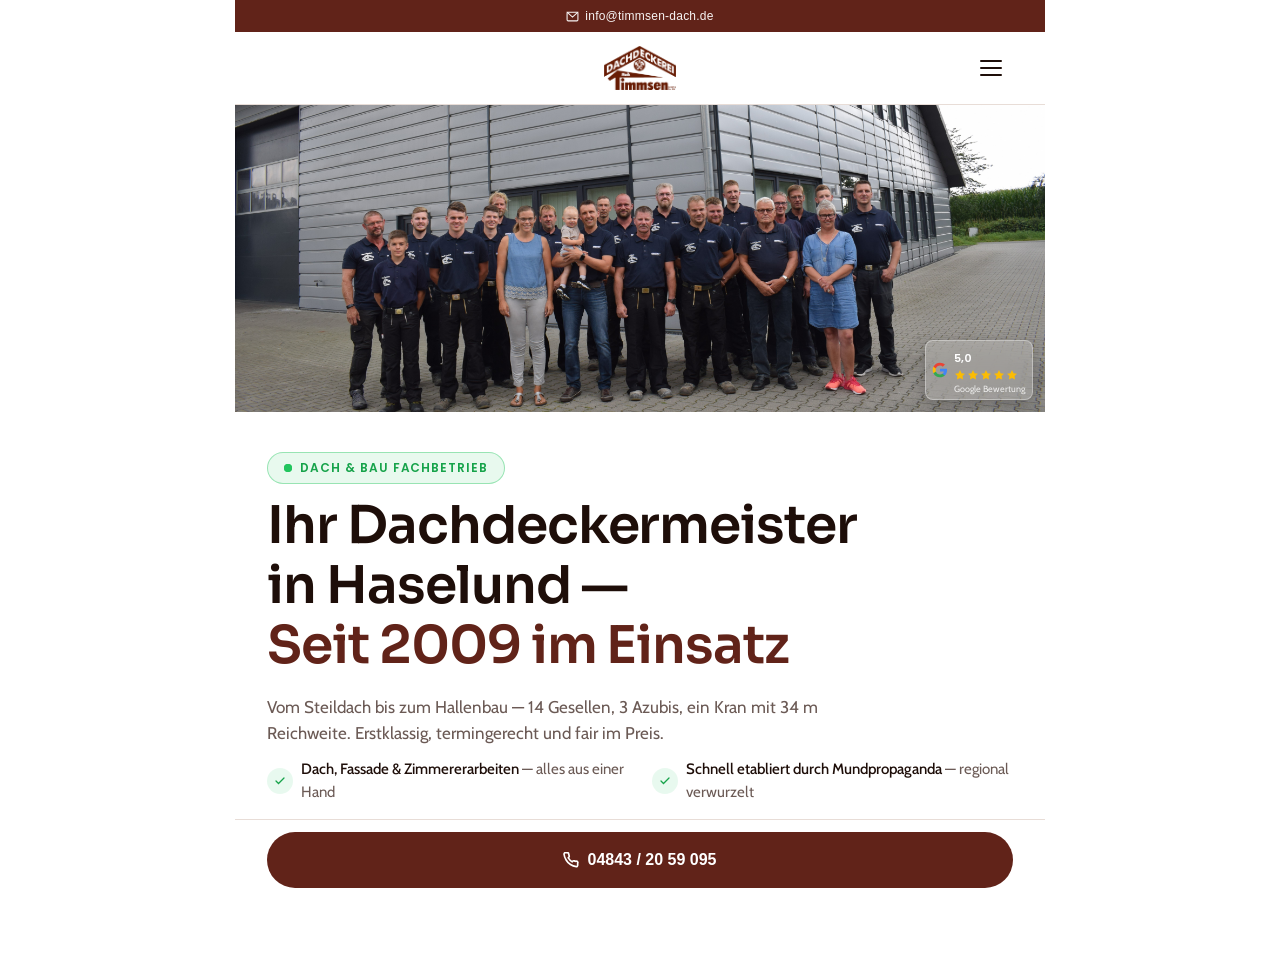
==== commit 38554d0a: "Hero image: subtract topbar height from viewport calculation Co-Authored-By: Claude Sonnet 4.6 <nore" ====
--- a/index.html
+++ b/index.html
@@ -214,7 +214,7 @@
     .hero__visual {
       position: relative;
       width: 100%;
-      height: calc((100dvh - var(--nav-height) - var(--cta-height)) * 0.44);
+      height: calc((100dvh - var(--topbar-height) - var(--nav-height) - var(--cta-height)) * 0.44);
       overflow: hidden;
       display: block;
       margin: 0;
@@ -458,7 +458,7 @@
       .nav__drawer-links a { font-size: 36px; }
       .nav__drawer { padding-left: var(--space-10); padding-right: var(--space-10); }
 
-      .hero__visual { height: calc((100dvh - var(--nav-height) - var(--cta-height)) * 0.44); }
+      .hero__visual { height: calc((100dvh - var(--topbar-height) - var(--nav-height) - var(--cta-height)) * 0.44); }
 
       .hero__content { padding: var(--space-10) var(--space-8) var(--space-8); }
 
